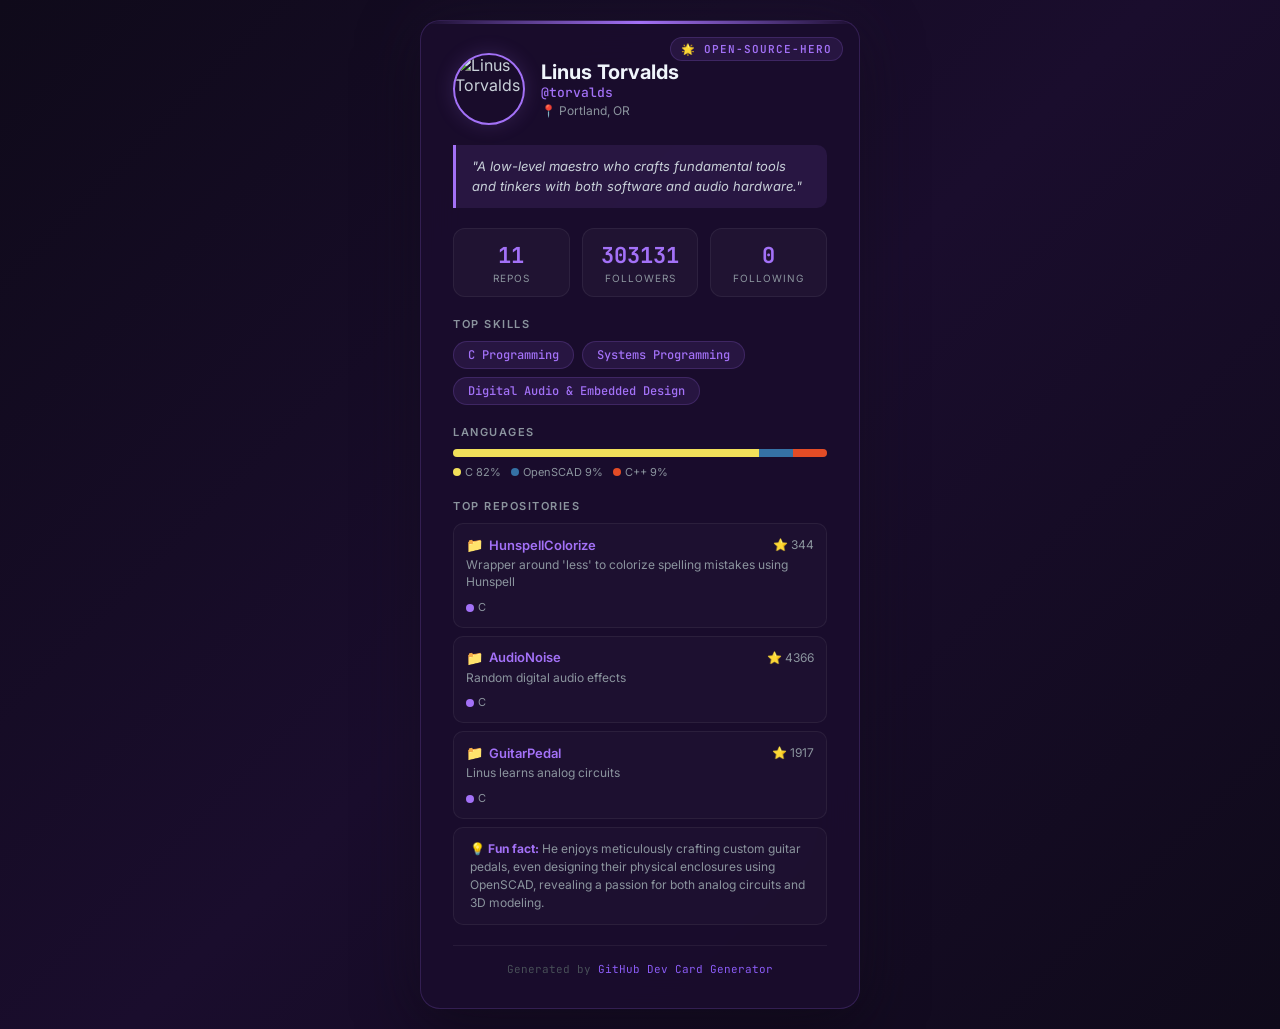
==== frontend/cards/torvalds.html @ 53c0c4b8 "Restructure project: move frontend and Dockerfile to root" ====
<!DOCTYPE html>
<html lang="en">
<head>
<meta charset="UTF-8">
<meta name="viewport" content="width=device-width, initial-scale=1.0">
<title>Linus Torvalds — Dev Card</title>
<link rel="preconnect" href="https://fonts.googleapis.com">
<link href="https://fonts.googleapis.com/css2?family=Inter:wght@400;500;600;700&family=JetBrains+Mono:wght@400;500&display=swap" rel="stylesheet">
<style>
  * { margin: 0; padding: 0; box-sizing: border-box; }
  body {
    font-family: 'Inter', -apple-system, sans-serif;
    background: linear-gradient(135deg, #0f0a1a 0%, #1a0d2d 50%, #0f0a1a 100%);
    min-height: 100vh;
    display: flex;
    align-items: center;
    justify-content: center;
    padding: 20px;
    color: #c9d1d9;
  }
  .card {
    background: rgba(26, 13, 45, 0.95);
    border: 1px solid #a371f730;
    border-radius: 20px;
    padding: 32px;
    max-width: 440px;
    width: 100%;
    backdrop-filter: blur(20px);
    box-shadow: 0 0 60px #a371f710, 0 20px 60px rgba(0,0,0,0.5);
    position: relative;
    overflow: hidden;
  }
  .card::before {
    content: '';
    position: absolute;
    top: 0; left: 0; right: 0;
    height: 3px;
    background: linear-gradient(90deg, transparent, #a371f7, transparent);
  }
  .theme-badge {
    position: absolute;
    top: 16px;
    right: 16px;
    background: rgba(163, 113, 247, 0.1);
    border: 1px solid #a371f730;
    color: #a371f7;
    font-size: 11px;
    font-weight: 600;
    padding: 4px 10px;
    border-radius: 20px;
    text-transform: uppercase;
    letter-spacing: 1px;
    font-family: 'JetBrains Mono', monospace;
  }
  .header {
    display: flex;
    align-items: center;
    gap: 16px;
    margin-bottom: 20px;
  }
  .avatar {
    width: 72px;
    height: 72px;
    border-radius: 50%;
    border: 2px solid #a371f7;
    box-shadow: 0 0 20px #a371f730;
    object-fit: cover;
  }
  .header-info h1 {
    font-size: 20px;
    font-weight: 700;
    color: #f0f6fc;
    line-height: 1.2;
  }
  .header-info .username {
    color: #a371f7;
    font-size: 13px;
    font-family: 'JetBrains Mono', monospace;
    font-weight: 500;
  }
  .header-info .location {
    color: #8b949e;
    font-size: 12px;
    margin-top: 2px;
  }
  .vibe {
    background: rgba(163, 113, 247, 0.1);
    border-left: 3px solid #a371f7;
    padding: 12px 16px;
    border-radius: 0 10px 10px 0;
    margin-bottom: 20px;
    font-style: italic;
    font-size: 13px;
    color: #c9d1d9;
    line-height: 1.5;
  }
  .stats {
    display: flex;
    gap: 12px;
    margin-bottom: 20px;
  }
  .stat {
    flex: 1;
    text-align: center;
    background: rgba(255,255,255,0.03);
    border: 1px solid rgba(255,255,255,0.06);
    border-radius: 12px;
    padding: 12px 8px;
  }
  .stat-value {
    font-size: 22px;
    font-weight: 700;
    color: #a371f7;
    font-family: 'JetBrains Mono', monospace;
  }
  .stat-label {
    font-size: 10px;
    text-transform: uppercase;
    letter-spacing: 1px;
    color: #8b949e;
    margin-top: 2px;
  }
  .section-title {
    font-size: 11px;
    text-transform: uppercase;
    letter-spacing: 1.5px;
    color: #8b949e;
    margin-bottom: 10px;
    font-weight: 600;
  }
  .badges {
    display: flex;
    flex-wrap: wrap;
    gap: 8px;
    margin-bottom: 20px;
  }
  .badge {
    background: rgba(163, 113, 247, 0.1);
    border: 1px solid #a371f730;
    color: #a371f7;
    padding: 5px 14px;
    border-radius: 20px;
    font-size: 12px;
    font-weight: 500;
    font-family: 'JetBrains Mono', monospace;
  }
  .repo {
    background: rgba(255,255,255,0.02);
    border: 1px solid rgba(255,255,255,0.06);
    border-radius: 10px;
    padding: 12px;
    margin-bottom: 8px;
    transition: border-color 0.2s;
  }
  .repo:hover { border-color: #a371f750; }
  .repo-header {
    display: flex;
    align-items: center;
    gap: 6px;
    margin-bottom: 4px;
  }
  .repo-icon { font-size: 14px; }
  .repo-name {
    color: #a371f7;
    text-decoration: none;
    font-weight: 600;
    font-size: 13px;
  }
  .repo-name:hover { text-decoration: underline; }
  .stars {
    margin-left: auto;
    font-size: 12px;
    color: #8b949e;
  }
  .repo-desc {
    font-size: 12px;
    color: #8b949e;
    line-height: 1.4;
    margin-bottom: 4px;
  }
  .repo-lang {
    font-size: 11px;
    color: #8b949e;
  }
  .lang-dot {
    width: 8px; height: 8px;
    border-radius: 50%;
    background: #a371f7;
    display: inline-block;
    margin-right: 4px;
    vertical-align: middle;
  }
  .lang-bar {
    display: flex;
    height: 8px;
    border-radius: 4px;
    overflow: hidden;
    margin-bottom: 8px;
    background: rgba(255,255,255,0.05);
  }
  .lang-labels {
    display: flex;
    flex-wrap: wrap;
    gap: 10px;
    margin-bottom: 20px;
  }
  .lang-label {
    font-size: 11px;
    color: #8b949e;
    display: flex;
    align-items: center;
  }
  .fun-fact {
    background: rgba(255,255,255,0.02);
    border: 1px solid rgba(255,255,255,0.06);
    border-radius: 10px;
    padding: 12px 16px;
    font-size: 12px;
    color: #8b949e;
    line-height: 1.5;
  }
  .fun-fact strong {
    color: #a371f7;
  }
  .footer {
    text-align: center;
    margin-top: 20px;
    padding-top: 16px;
    border-top: 1px solid rgba(255,255,255,0.06);
    font-size: 11px;
    color: #484f58;
    font-family: 'JetBrains Mono', monospace;
  }
  .footer a { color: #8b5cf6; text-decoration: none; }
</style>
</head>
<body>
<div class="card">
  <span class="theme-badge">🌟 open-source-hero</span>
  <div class="header">
    <img class="avatar" src="https://avatars.githubusercontent.com/u/1024025?v=4" alt="Linus Torvalds" />
    <div class="header-info">
      <h1>Linus Torvalds</h1>
      <div class="username">@torvalds</div>
      <div class="location">📍 Portland, OR</div>
    </div>
  </div>

  <div class="vibe">"A low-level maestro who crafts fundamental tools and tinkers with both software and audio hardware."</div>

  <div class="stats">
    <div class="stat">
      <div class="stat-value">11</div>
      <div class="stat-label">Repos</div>
    </div>
    <div class="stat">
      <div class="stat-value">303131</div>
      <div class="stat-label">Followers</div>
    </div>
    <div class="stat">
      <div class="stat-value">0</div>
      <div class="stat-label">Following</div>
    </div>
  </div>

  <div class="section-title">Top Skills</div>
  <div class="badges"><span class="badge">C Programming</span><span class="badge">Systems Programming</span><span class="badge">Digital Audio & Embedded Design</span></div>

  <div class="section-title">Languages</div>
  <div class="lang-bar"><div style="width:81.8%;background:#f1e05a;height:100%;"></div><div style="width:9.1%;background:#3572A5;height:100%;"></div><div style="width:9.1%;background:#e34c26;height:100%;"></div></div>
  <div class="lang-labels"><span class="lang-label"><span style="background:#f1e05a;width:8px;height:8px;border-radius:50%;display:inline-block;margin-right:4px;"></span>C 82%</span><span class="lang-label"><span style="background:#3572A5;width:8px;height:8px;border-radius:50%;display:inline-block;margin-right:4px;"></span>OpenSCAD 9%</span><span class="lang-label"><span style="background:#e34c26;width:8px;height:8px;border-radius:50%;display:inline-block;margin-right:4px;"></span>C++ 9%</span></div>

  <div class="section-title">Top Repositories</div>
  
        <div class="repo">
            <div class="repo-header">
                <span class="repo-icon">📁</span>
                <a href="https://github.com/torvalds/HunspellColorize" target="_blank" class="repo-name">HunspellColorize</a>
                <span class="stars">⭐ 344</span>
            </div>
            <p class="repo-desc">Wrapper around 'less' to colorize spelling mistakes using Hunspell</p>
            <span class="repo-lang"><span class="lang-dot"></span>C</span>
        </div>
        <div class="repo">
            <div class="repo-header">
                <span class="repo-icon">📁</span>
                <a href="https://github.com/torvalds/AudioNoise" target="_blank" class="repo-name">AudioNoise</a>
                <span class="stars">⭐ 4366</span>
            </div>
            <p class="repo-desc">Random digital audio effects</p>
            <span class="repo-lang"><span class="lang-dot"></span>C</span>
        </div>
        <div class="repo">
            <div class="repo-header">
                <span class="repo-icon">📁</span>
                <a href="https://github.com/torvalds/GuitarPedal" target="_blank" class="repo-name">GuitarPedal</a>
                <span class="stars">⭐ 1917</span>
            </div>
            <p class="repo-desc">Linus learns analog circuits</p>
            <span class="repo-lang"><span class="lang-dot"></span>C</span>
        </div>

  <div class="fun-fact">
    <strong>💡 Fun fact:</strong> He enjoys meticulously crafting custom guitar pedals, even designing their physical enclosures using OpenSCAD, revealing a passion for both analog circuits and 3D modeling.
  </div>

  <div class="footer">
    Generated by <a href="#">GitHub Dev Card Generator</a>
  </div>
</div>
</body>
</html>
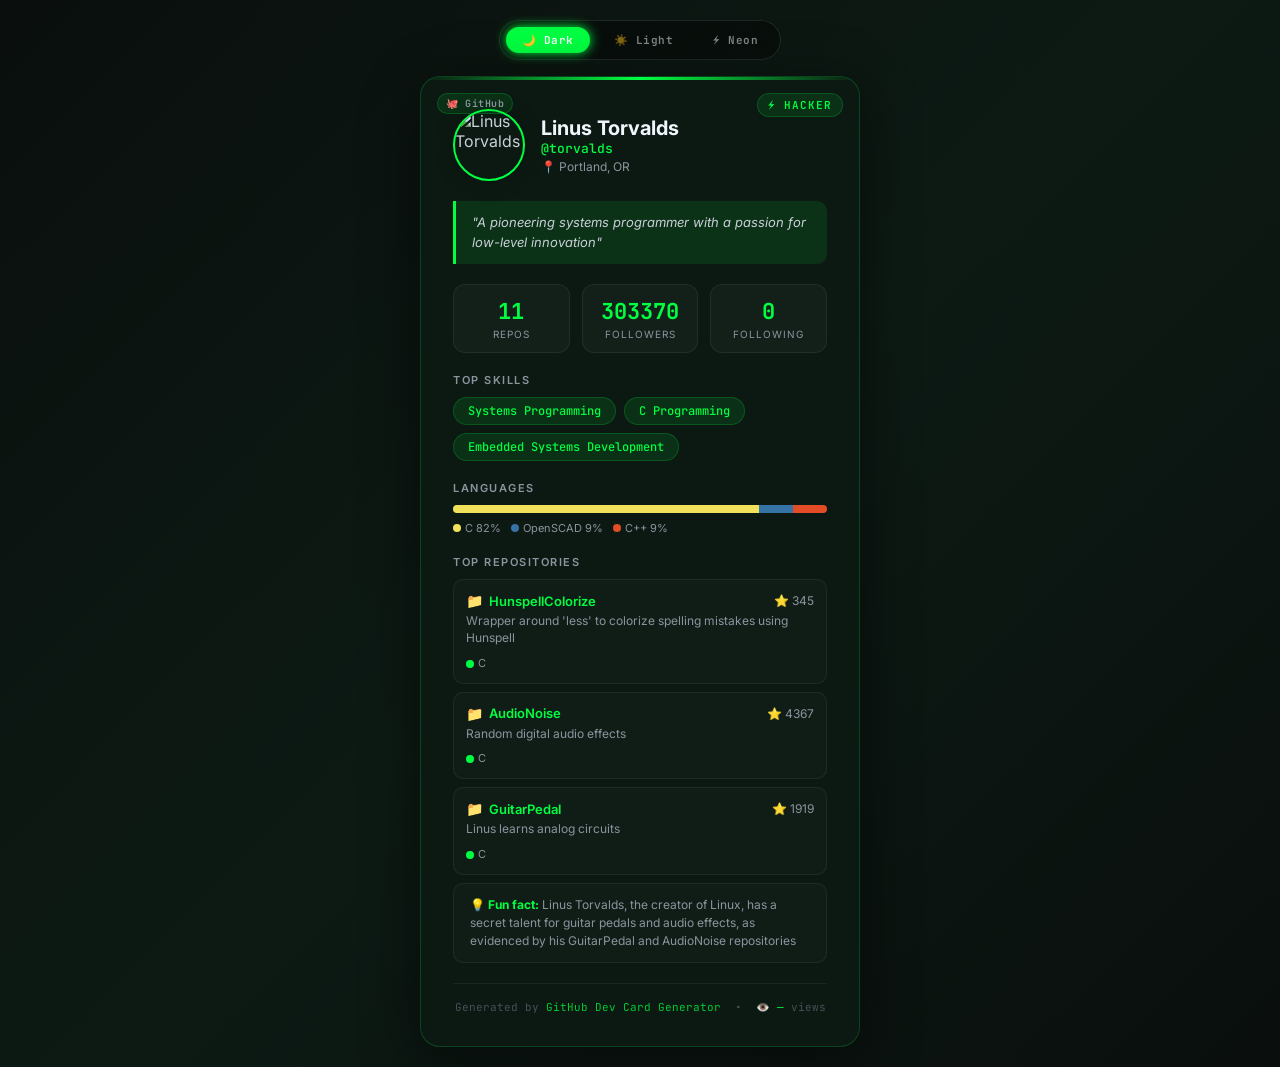
==== commit 2fde0814: "feat: Integrate real LinkedIn scraping, smart data caching, Base64 avatar auto-embedding, and theme/" ====
--- a/frontend/cards/torvalds.html
+++ b/frontend/cards/torvalds.html
@@ -1,49 +1,155 @@
 <!DOCTYPE html>
-<html lang="en">
+<html lang="en" data-mode="dark">
 <head>
 <meta charset="UTF-8">
 <meta name="viewport" content="width=device-width, initial-scale=1.0">
 <title>Linus Torvalds — Dev Card</title>
 <link rel="preconnect" href="https://fonts.googleapis.com">
+<link rel="icon" type="image/png" href="/frontend/favicon.png">
 <link href="https://fonts.googleapis.com/css2?family=Inter:wght@400;500;600;700&family=JetBrains+Mono:wght@400;500&display=swap" rel="stylesheet">
 <style>
   * { margin: 0; padding: 0; box-sizing: border-box; }
+
+  /* ── Dark mode (default) ── */
+  [data-mode="dark"] {
+    --bg: linear-gradient(135deg, #0a0f0d 0%, #0d1a14 50%, #0a0f0d 100%);
+    --card-bg: rgba(13, 26, 20, 0.95);
+    --border: #00ff4130;
+    --accent: #00ff41;
+    --accent-dim: #00cc33;
+    --badge-bg: rgba(0, 255, 65, 0.1);
+    --text: #c9d1d9;
+    --text-muted: #8b949e;
+    --text-heading: #f0f6fc;
+    --stat-bg: rgba(255,255,255,0.03);
+    --stat-border: rgba(255,255,255,0.06);
+    --repo-bg: rgba(255,255,255,0.02);
+    --repo-border: rgba(255,255,255,0.06);
+    --footer-color: #484f58;
+    --section-color: #8b949e;
+  }
+
+  /* ── Light mode ── */
+  [data-mode="light"] {
+    --bg: linear-gradient(135deg, #f0f4ff 0%, #e8eeff 50%, #f0f4ff 100%);
+    --card-bg: rgba(255,255,255,0.97);
+    --border: rgba(99,102,241,0.2);
+    --accent: #4f46e5;
+    --accent-dim: #3730a3;
+    --badge-bg: rgba(79,70,229,0.08);
+    --text: #374151;
+    --text-muted: #6b7280;
+    --text-heading: #111827;
+    --stat-bg: rgba(79,70,229,0.04);
+    --stat-border: rgba(79,70,229,0.12);
+    --repo-bg: rgba(79,70,229,0.03);
+    --repo-border: rgba(79,70,229,0.1);
+    --footer-color: #9ca3af;
+    --section-color: #6b7280;
+  }
+
+  /* ── Neon mode ── */
+  [data-mode="neon"] {
+    --bg: linear-gradient(135deg, #000000 0%, #0a0015 50%, #000000 100%);
+    --card-bg: rgba(5,0,20,0.97);
+    --border: rgba(255,0,255,0.3);
+    --accent: #ff00ff;
+    --accent-dim: #cc00cc;
+    --badge-bg: rgba(255,0,255,0.08);
+    --text: #e0d0ff;
+    --text-muted: #a080c0;
+    --text-heading: #ffffff;
+    --stat-bg: rgba(255,0,255,0.05);
+    --stat-border: rgba(255,0,255,0.15);
+    --repo-bg: rgba(255,0,255,0.03);
+    --repo-border: rgba(255,0,255,0.12);
+    --footer-color: #6040a0;
+    --section-color: #a080c0;
+  }
+
   body {
     font-family: 'Inter', -apple-system, sans-serif;
-    background: linear-gradient(135deg, #0f0a1a 0%, #1a0d2d 50%, #0f0a1a 100%);
+    background: var(--bg);
     min-height: 100vh;
     display: flex;
+    flex-direction: column;
     align-items: center;
     justify-content: center;
     padding: 20px;
-    color: #c9d1d9;
-  }
+    color: var(--text);
+    transition: background 0.4s ease;
+  }
+
+  /* ── Theme switcher bar ── */
+  .theme-switcher {
+    display: flex;
+    gap: 8px;
+    margin-bottom: 16px;
+    background: rgba(0,0,0,0.3);
+    padding: 6px;
+    border-radius: 30px;
+    backdrop-filter: blur(10px);
+    border: 1px solid rgba(255,255,255,0.1);
+  }
+  [data-mode="light"] .theme-switcher {
+    background: rgba(255,255,255,0.8);
+    border-color: rgba(79,70,229,0.2);
+  }
+  .theme-btn {
+    padding: 6px 16px;
+    border-radius: 20px;
+    border: none;
+    font-family: 'JetBrains Mono', monospace;
+    font-size: 11px;
+    font-weight: 600;
+    cursor: pointer;
+    transition: all 0.25s ease;
+    background: transparent;
+    color: rgba(255,255,255,0.5);
+    letter-spacing: 0.5px;
+  }
+  [data-mode="light"] .theme-btn { color: rgba(0,0,0,0.4); }
+  .theme-btn:hover { color: rgba(255,255,255,0.9); transform: scale(1.05); }
+  [data-mode="light"] .theme-btn:hover { color: rgba(0,0,0,0.8); }
+  .theme-btn.active {
+    background: var(--accent);
+    color: #fff;
+    box-shadow: 0 0 12px var(--accent);
+  }
+  [data-mode="light"] .theme-btn.active { color: #fff; }
+
   .card {
-    background: rgba(26, 13, 45, 0.95);
-    border: 1px solid #a371f730;
+    background: var(--card-bg);
+    border: 1px solid var(--border);
     border-radius: 20px;
     padding: 32px;
     max-width: 440px;
     width: 100%;
     backdrop-filter: blur(20px);
-    box-shadow: 0 0 60px #a371f710, 0 20px 60px rgba(0,0,0,0.5);
+    box-shadow: 0 0 60px rgba(0,0,0,0.15), 0 20px 60px rgba(0,0,0,0.4);
     position: relative;
     overflow: hidden;
+    transition: background 0.4s, border-color 0.4s, box-shadow 0.4s;
   }
   .card::before {
     content: '';
     position: absolute;
     top: 0; left: 0; right: 0;
     height: 3px;
-    background: linear-gradient(90deg, transparent, #a371f7, transparent);
-  }
+    background: linear-gradient(90deg, transparent, var(--accent), transparent);
+    transition: background 0.4s;
+  }
+  [data-mode="neon"] .card {
+    box-shadow: 0 0 40px rgba(255,0,255,0.15), 0 0 80px rgba(255,0,255,0.05), 0 20px 60px rgba(0,0,0,0.8);
+  }
+
   .theme-badge {
     position: absolute;
     top: 16px;
     right: 16px;
-    background: rgba(163, 113, 247, 0.1);
-    border: 1px solid #a371f730;
-    color: #a371f7;
+    background: var(--badge-bg);
+    border: 1px solid var(--border);
+    color: var(--accent);
     font-size: 11px;
     font-weight: 600;
     padding: 4px 10px;
@@ -51,6 +157,22 @@
     text-transform: uppercase;
     letter-spacing: 1px;
     font-family: 'JetBrains Mono', monospace;
+    transition: all 0.4s;
+  }
+  .platform-badge {
+    position: absolute;
+    top: 16px;
+    left: 16px;
+    background: var(--badge-bg);
+    border: 1px solid var(--border);
+    color: var(--text-muted);
+    font-size: 10px;
+    font-weight: 600;
+    padding: 3px 8px;
+    border-radius: 20px;
+    letter-spacing: 0.5px;
+    font-family: 'JetBrains Mono', monospace;
+    transition: all 0.4s;
   }
   .header {
     display: flex;
@@ -62,37 +184,45 @@
     width: 72px;
     height: 72px;
     border-radius: 50%;
-    border: 2px solid #a371f7;
-    box-shadow: 0 0 20px #a371f730;
+    border: 2px solid var(--accent);
+    box-shadow: 0 0 20px rgba(0,0,0,0.3);
     object-fit: cover;
+    transition: border-color 0.4s, box-shadow 0.4s;
+  }
+  [data-mode="neon"] .avatar {
+    box-shadow: 0 0 20px rgba(255,0,255,0.4), 0 0 40px rgba(255,0,255,0.1);
   }
   .header-info h1 {
     font-size: 20px;
     font-weight: 700;
-    color: #f0f6fc;
+    color: var(--text-heading);
     line-height: 1.2;
+    transition: color 0.4s;
   }
   .header-info .username {
-    color: #a371f7;
+    color: var(--accent);
     font-size: 13px;
     font-family: 'JetBrains Mono', monospace;
     font-weight: 500;
+    transition: color 0.4s;
   }
   .header-info .location {
-    color: #8b949e;
+    color: var(--text-muted);
     font-size: 12px;
     margin-top: 2px;
+    transition: color 0.4s;
   }
   .vibe {
-    background: rgba(163, 113, 247, 0.1);
-    border-left: 3px solid #a371f7;
+    background: var(--badge-bg);
+    border-left: 3px solid var(--accent);
     padding: 12px 16px;
     border-radius: 0 10px 10px 0;
     margin-bottom: 20px;
     font-style: italic;
     font-size: 13px;
-    color: #c9d1d9;
+    color: var(--text);
     line-height: 1.5;
+    transition: all 0.4s;
   }
   .stats {
     display: flex;
@@ -102,31 +232,38 @@
   .stat {
     flex: 1;
     text-align: center;
-    background: rgba(255,255,255,0.03);
-    border: 1px solid rgba(255,255,255,0.06);
+    background: var(--stat-bg);
+    border: 1px solid var(--stat-border);
     border-radius: 12px;
     padding: 12px 8px;
+    transition: all 0.4s;
   }
   .stat-value {
     font-size: 22px;
     font-weight: 700;
-    color: #a371f7;
-    font-family: 'JetBrains Mono', monospace;
+    color: var(--accent);
+    font-family: 'JetBrains Mono', monospace;
+    transition: color 0.4s;
+  }
+  [data-mode="neon"] .stat-value {
+    text-shadow: 0 0 10px rgba(255,0,255,0.6);
   }
   .stat-label {
     font-size: 10px;
     text-transform: uppercase;
     letter-spacing: 1px;
-    color: #8b949e;
+    color: var(--section-color);
     margin-top: 2px;
+    transition: color 0.4s;
   }
   .section-title {
     font-size: 11px;
     text-transform: uppercase;
     letter-spacing: 1.5px;
-    color: #8b949e;
+    color: var(--section-color);
     margin-bottom: 10px;
     font-weight: 600;
+    transition: color 0.4s;
   }
   .badges {
     display: flex;
@@ -135,24 +272,29 @@
     margin-bottom: 20px;
   }
   .badge {
-    background: rgba(163, 113, 247, 0.1);
-    border: 1px solid #a371f730;
-    color: #a371f7;
+    background: var(--badge-bg);
+    border: 1px solid var(--border);
+    color: var(--accent);
     padding: 5px 14px;
     border-radius: 20px;
     font-size: 12px;
     font-weight: 500;
     font-family: 'JetBrains Mono', monospace;
+    transition: all 0.4s;
+  }
+  [data-mode="neon"] .badge {
+    box-shadow: 0 0 8px rgba(255,0,255,0.2);
   }
   .repo {
-    background: rgba(255,255,255,0.02);
-    border: 1px solid rgba(255,255,255,0.06);
+    background: var(--repo-bg);
+    border: 1px solid var(--repo-border);
     border-radius: 10px;
     padding: 12px;
     margin-bottom: 8px;
-    transition: border-color 0.2s;
-  }
-  .repo:hover { border-color: #a371f750; }
+    transition: all 0.25s;
+  }
+  .repo:hover { border-color: var(--accent); }
+  [data-mode="neon"] .repo:hover { box-shadow: 0 0 12px rgba(255,0,255,0.2); }
   .repo-header {
     display: flex;
     align-items: center;
@@ -161,34 +303,39 @@
   }
   .repo-icon { font-size: 14px; }
   .repo-name {
-    color: #a371f7;
+    color: var(--accent);
     text-decoration: none;
     font-weight: 600;
     font-size: 13px;
+    transition: color 0.4s;
   }
   .repo-name:hover { text-decoration: underline; }
   .stars {
     margin-left: auto;
     font-size: 12px;
-    color: #8b949e;
+    color: var(--text-muted);
+    transition: color 0.4s;
   }
   .repo-desc {
     font-size: 12px;
-    color: #8b949e;
+    color: var(--text-muted);
     line-height: 1.4;
     margin-bottom: 4px;
+    transition: color 0.4s;
   }
   .repo-lang {
     font-size: 11px;
-    color: #8b949e;
+    color: var(--text-muted);
+    transition: color 0.4s;
   }
   .lang-dot {
     width: 8px; height: 8px;
     border-radius: 50%;
-    background: #a371f7;
+    background: var(--accent);
     display: inline-block;
     margin-right: 4px;
     vertical-align: middle;
+    transition: background 0.4s;
   }
   .lang-bar {
     display: flex;
@@ -196,7 +343,7 @@
     border-radius: 4px;
     overflow: hidden;
     margin-bottom: 8px;
-    background: rgba(255,255,255,0.05);
+    background: rgba(128,128,128,0.1);
   }
   .lang-labels {
     display: flex;
@@ -206,37 +353,46 @@
   }
   .lang-label {
     font-size: 11px;
-    color: #8b949e;
+    color: var(--text-muted);
     display: flex;
     align-items: center;
+    transition: color 0.4s;
   }
   .fun-fact {
-    background: rgba(255,255,255,0.02);
-    border: 1px solid rgba(255,255,255,0.06);
+    background: var(--repo-bg);
+    border: 1px solid var(--repo-border);
     border-radius: 10px;
     padding: 12px 16px;
     font-size: 12px;
-    color: #8b949e;
+    color: var(--text-muted);
     line-height: 1.5;
-  }
-  .fun-fact strong {
-    color: #a371f7;
-  }
+    transition: all 0.4s;
+  }
+  .fun-fact strong { color: var(--accent); transition: color 0.4s; }
   .footer {
     text-align: center;
     margin-top: 20px;
     padding-top: 16px;
-    border-top: 1px solid rgba(255,255,255,0.06);
-    font-size: 11px;
-    color: #484f58;
-    font-family: 'JetBrains Mono', monospace;
-  }
-  .footer a { color: #8b5cf6; text-decoration: none; }
+    border-top: 1px solid var(--repo-border);
+    font-size: 11px;
+    color: var(--footer-color);
+    font-family: 'JetBrains Mono', monospace;
+    transition: all 0.4s;
+  }
+  .footer a { color: var(--accent-dim); text-decoration: none; transition: color 0.4s; }
 </style>
 </head>
 <body>
+
+<div class="theme-switcher">
+  <button class="theme-btn active" onclick="setMode('dark')" id="btn-dark">🌙 Dark</button>
+  <button class="theme-btn" onclick="setMode('light')" id="btn-light">☀️ Light</button>
+  <button class="theme-btn" onclick="setMode('neon')" id="btn-neon">⚡ Neon</button>
+</div>
+
 <div class="card">
-  <span class="theme-badge">🌟 open-source-hero</span>
+  <span class="theme-badge">⚡ hacker</span>
+  <span class="platform-badge">🐙 GitHub</span>
   <div class="header">
     <img class="avatar" src="https://avatars.githubusercontent.com/u/1024025?v=4" alt="Linus Torvalds" />
     <div class="header-info">
@@ -246,7 +402,7 @@
     </div>
   </div>
 
-  <div class="vibe">"A low-level maestro who crafts fundamental tools and tinkers with both software and audio hardware."</div>
+  <div class="vibe">"A pioneering systems programmer with a passion for low-level innovation"</div>
 
   <div class="stats">
     <div class="stat">
@@ -254,7 +410,7 @@
       <div class="stat-label">Repos</div>
     </div>
     <div class="stat">
-      <div class="stat-value">303131</div>
+      <div class="stat-value">303370</div>
       <div class="stat-label">Followers</div>
     </div>
     <div class="stat">
@@ -264,7 +420,7 @@
   </div>
 
   <div class="section-title">Top Skills</div>
-  <div class="badges"><span class="badge">C Programming</span><span class="badge">Systems Programming</span><span class="badge">Digital Audio & Embedded Design</span></div>
+  <div class="badges"><span class="badge">Systems Programming</span><span class="badge">C Programming</span><span class="badge">Embedded Systems Development</span></div>
 
   <div class="section-title">Languages</div>
   <div class="lang-bar"><div style="width:81.8%;background:#f1e05a;height:100%;"></div><div style="width:9.1%;background:#3572A5;height:100%;"></div><div style="width:9.1%;background:#e34c26;height:100%;"></div></div>
@@ -276,7 +432,7 @@
             <div class="repo-header">
                 <span class="repo-icon">📁</span>
                 <a href="https://github.com/torvalds/HunspellColorize" target="_blank" class="repo-name">HunspellColorize</a>
-                <span class="stars">⭐ 344</span>
+                <span class="stars">⭐ 345</span>
             </div>
             <p class="repo-desc">Wrapper around 'less' to colorize spelling mistakes using Hunspell</p>
             <span class="repo-lang"><span class="lang-dot"></span>C</span>
@@ -285,7 +441,7 @@
             <div class="repo-header">
                 <span class="repo-icon">📁</span>
                 <a href="https://github.com/torvalds/AudioNoise" target="_blank" class="repo-name">AudioNoise</a>
-                <span class="stars">⭐ 4366</span>
+                <span class="stars">⭐ 4367</span>
             </div>
             <p class="repo-desc">Random digital audio effects</p>
             <span class="repo-lang"><span class="lang-dot"></span>C</span>
@@ -294,19 +450,34 @@
             <div class="repo-header">
                 <span class="repo-icon">📁</span>
                 <a href="https://github.com/torvalds/GuitarPedal" target="_blank" class="repo-name">GuitarPedal</a>
-                <span class="stars">⭐ 1917</span>
+                <span class="stars">⭐ 1919</span>
             </div>
             <p class="repo-desc">Linus learns analog circuits</p>
             <span class="repo-lang"><span class="lang-dot"></span>C</span>
         </div>
 
   <div class="fun-fact">
-    <strong>💡 Fun fact:</strong> He enjoys meticulously crafting custom guitar pedals, even designing their physical enclosures using OpenSCAD, revealing a passion for both analog circuits and 3D modeling.
+    <strong>💡 Fun fact:</strong> Linus Torvalds, the creator of Linux, has a secret talent for guitar pedals and audio effects, as evidenced by his GuitarPedal and AudioNoise repositories
   </div>
 
   <div class="footer">
-    Generated by <a href="#">GitHub Dev Card Generator</a>
+    Generated by <a href="#">GitHub Dev Card Generator</a> &nbsp;•&nbsp;
+    <span id="view-count" style="color:var(--accent)">👁️ —</span> views
   </div>
 </div>
+
+<script>
+  function setMode(mode) {
+    document.documentElement.setAttribute('data-mode', mode);
+    document.querySelectorAll('.theme-btn').forEach(b => b.classList.remove('active'));
+    document.getElementById('btn-' + mode).classList.add('active');
+  }
+  // Load view count
+  fetch('/analytics/torvalds').then(r=>r.json()).then(d=>{
+    const el = document.getElementById('view-count');
+    if(el && d.views !== undefined) el.textContent = '👁️ ' + d.views;
+  }).catch(()=>{});
+</script>
+
 </body>
 </html>
